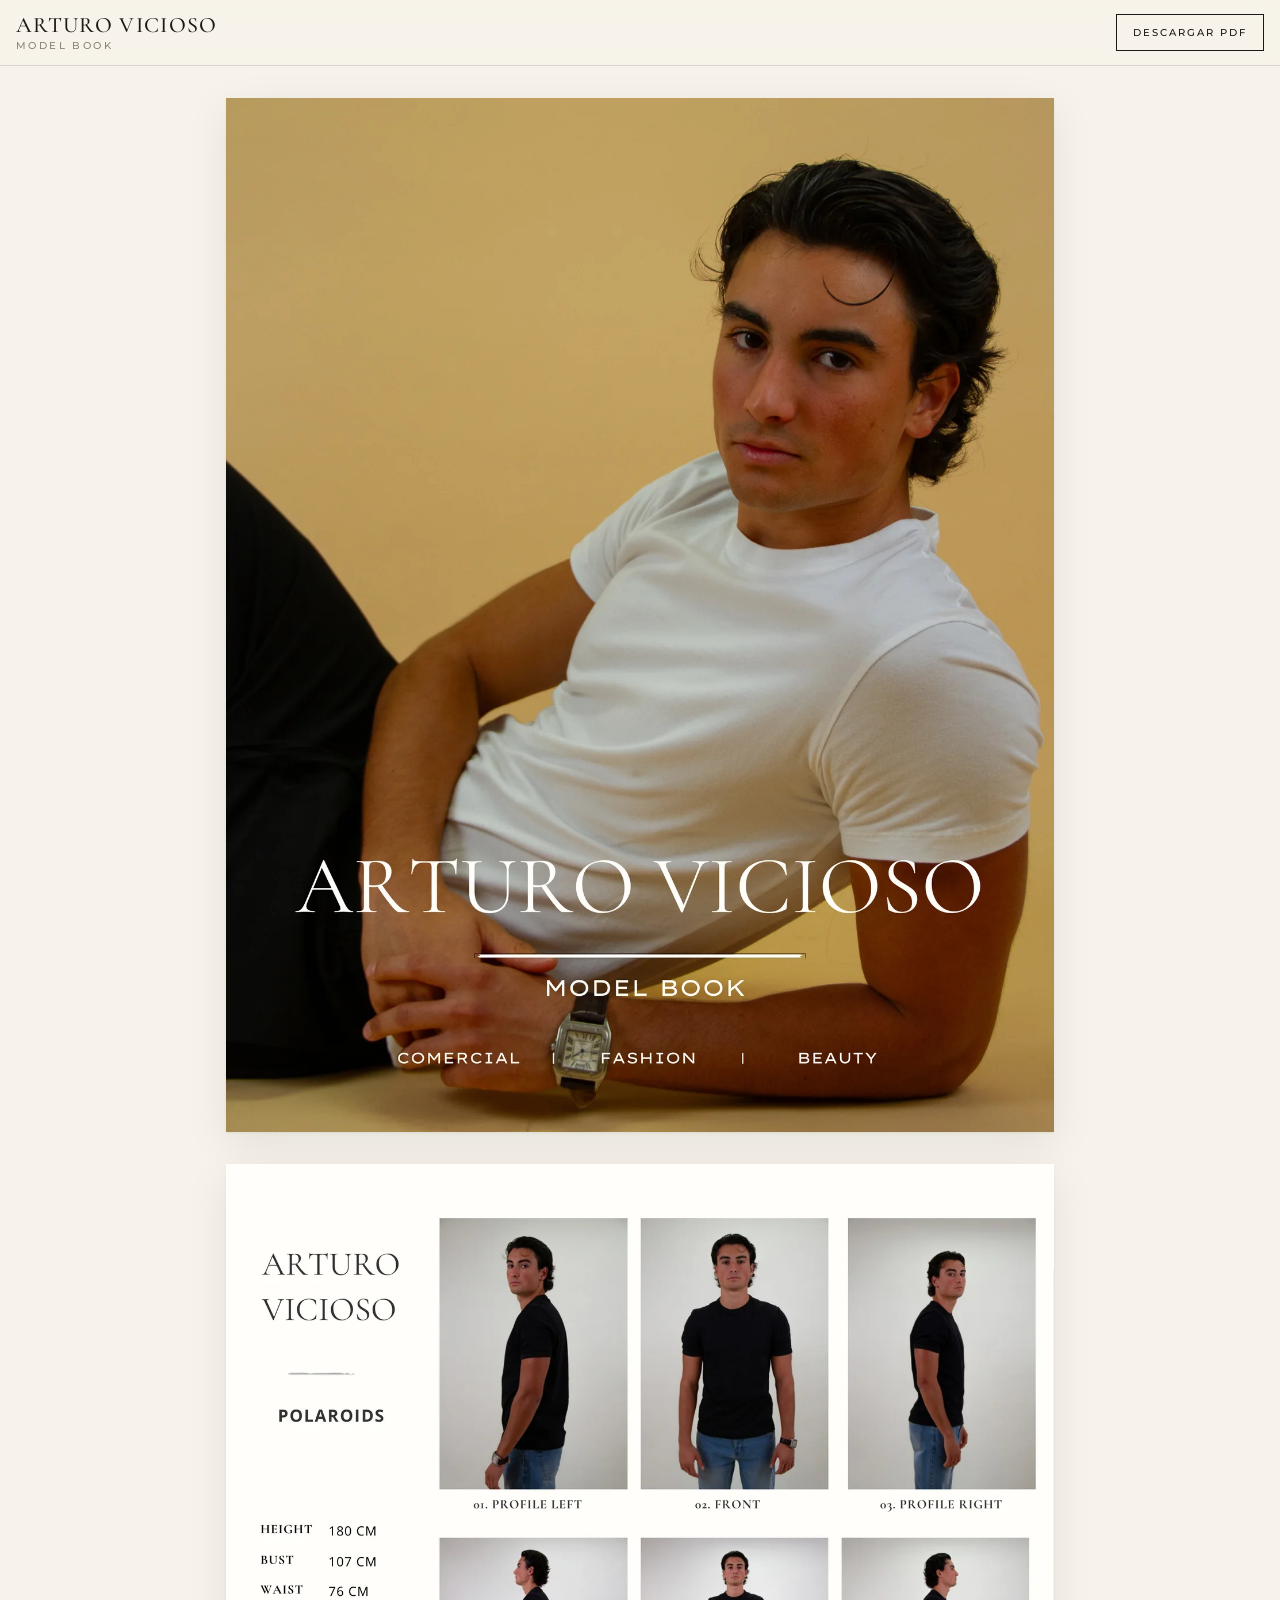
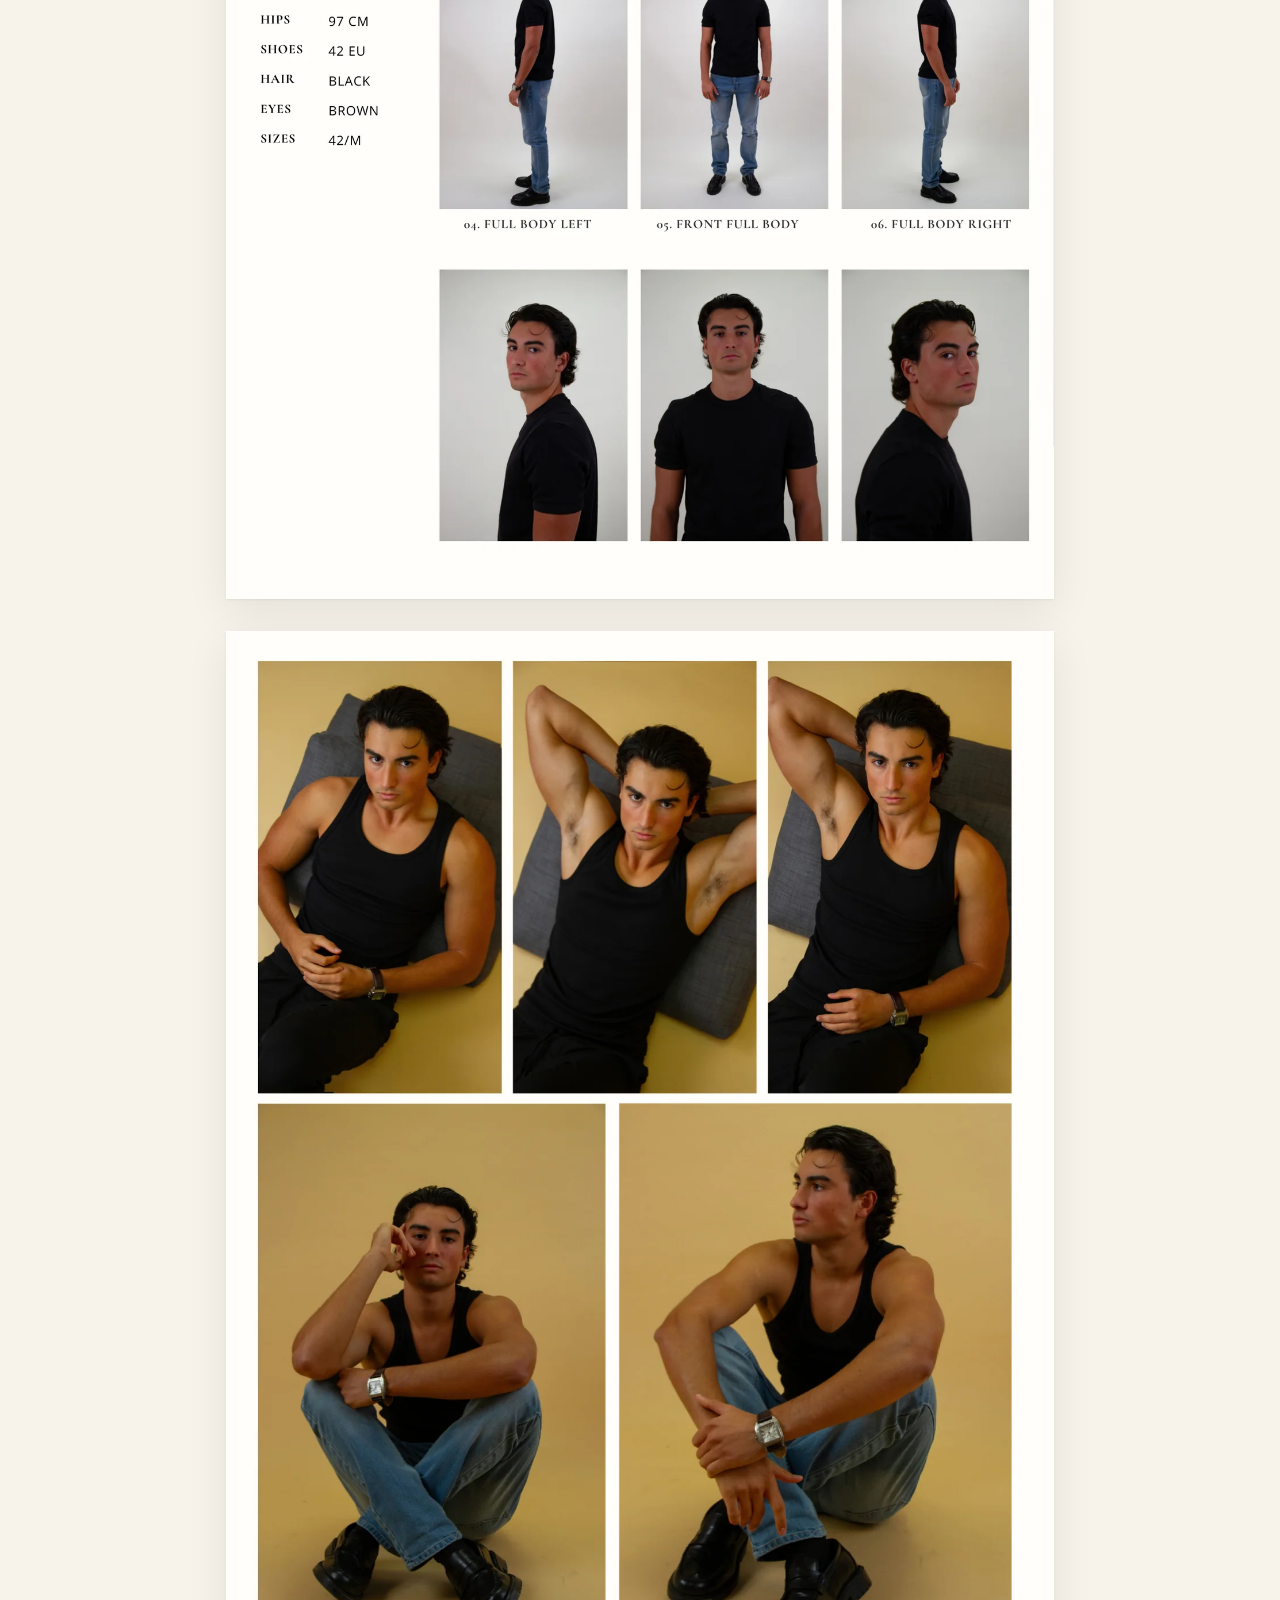
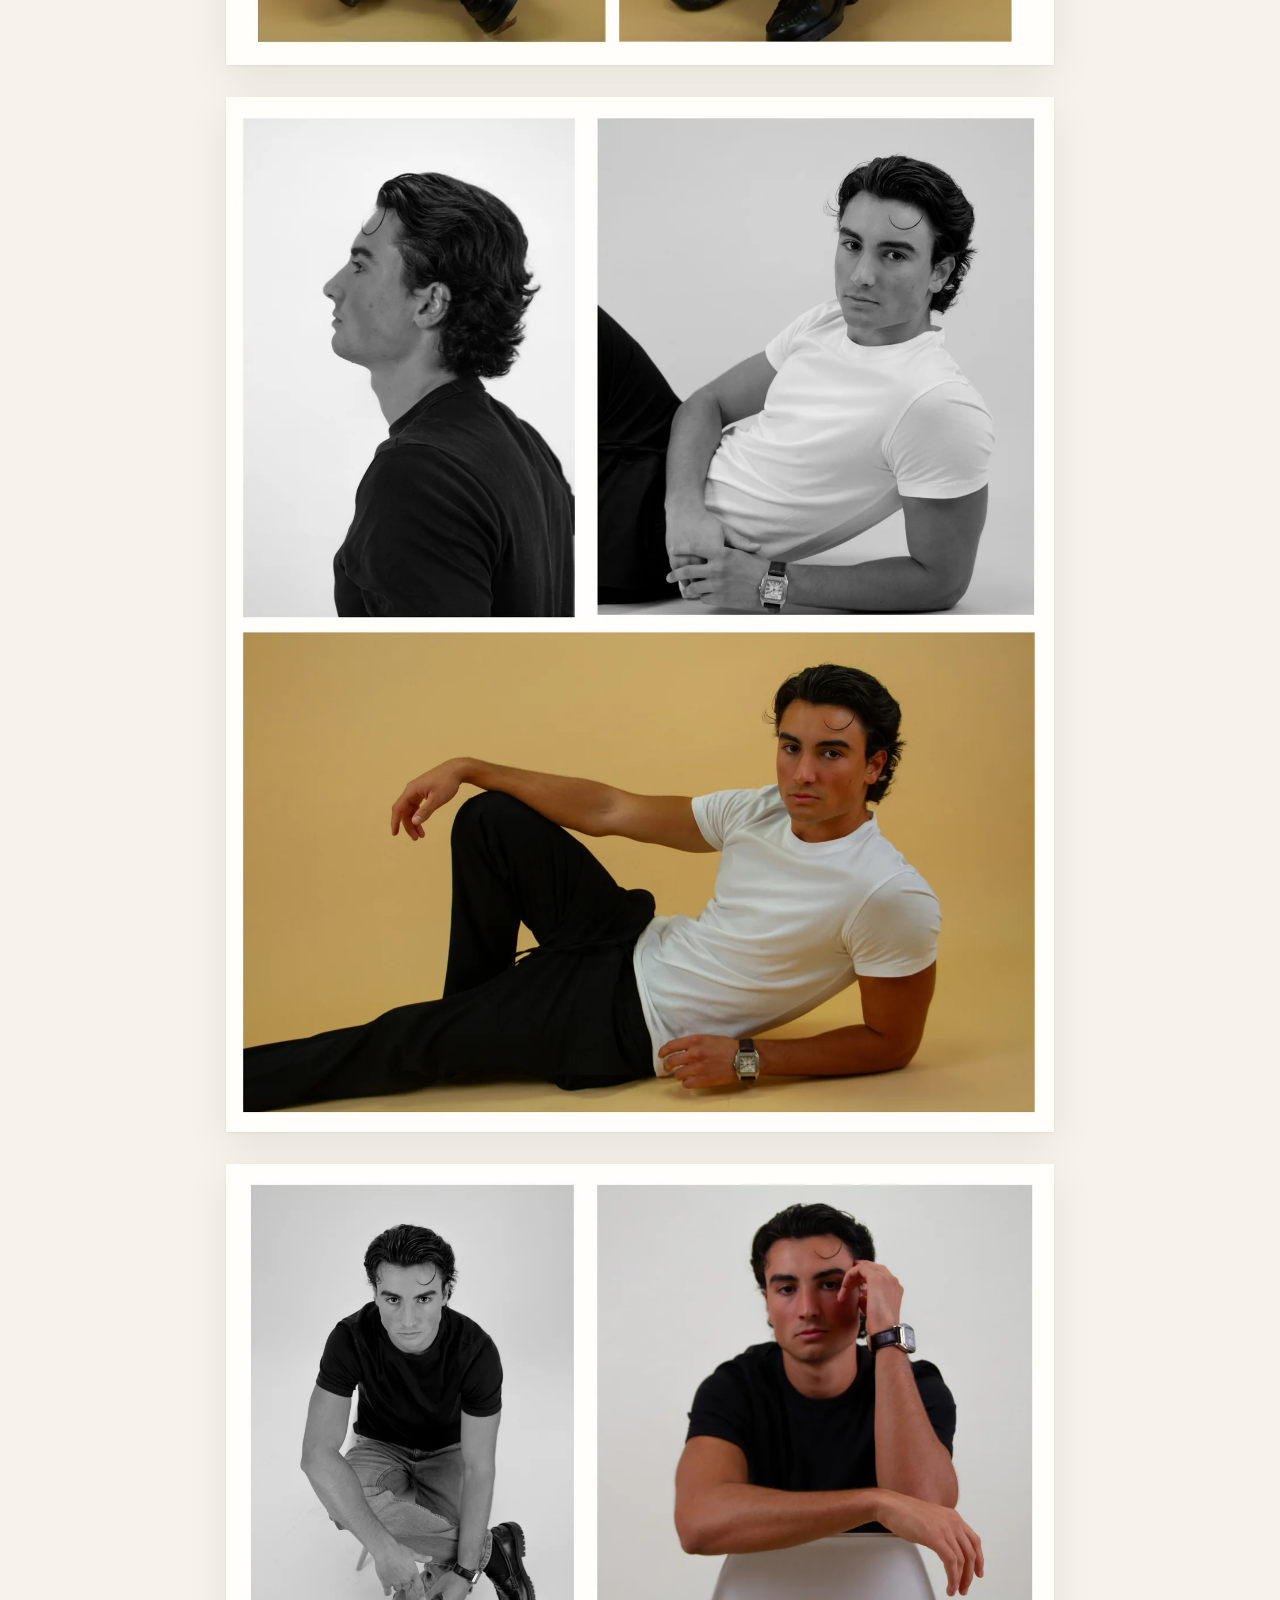
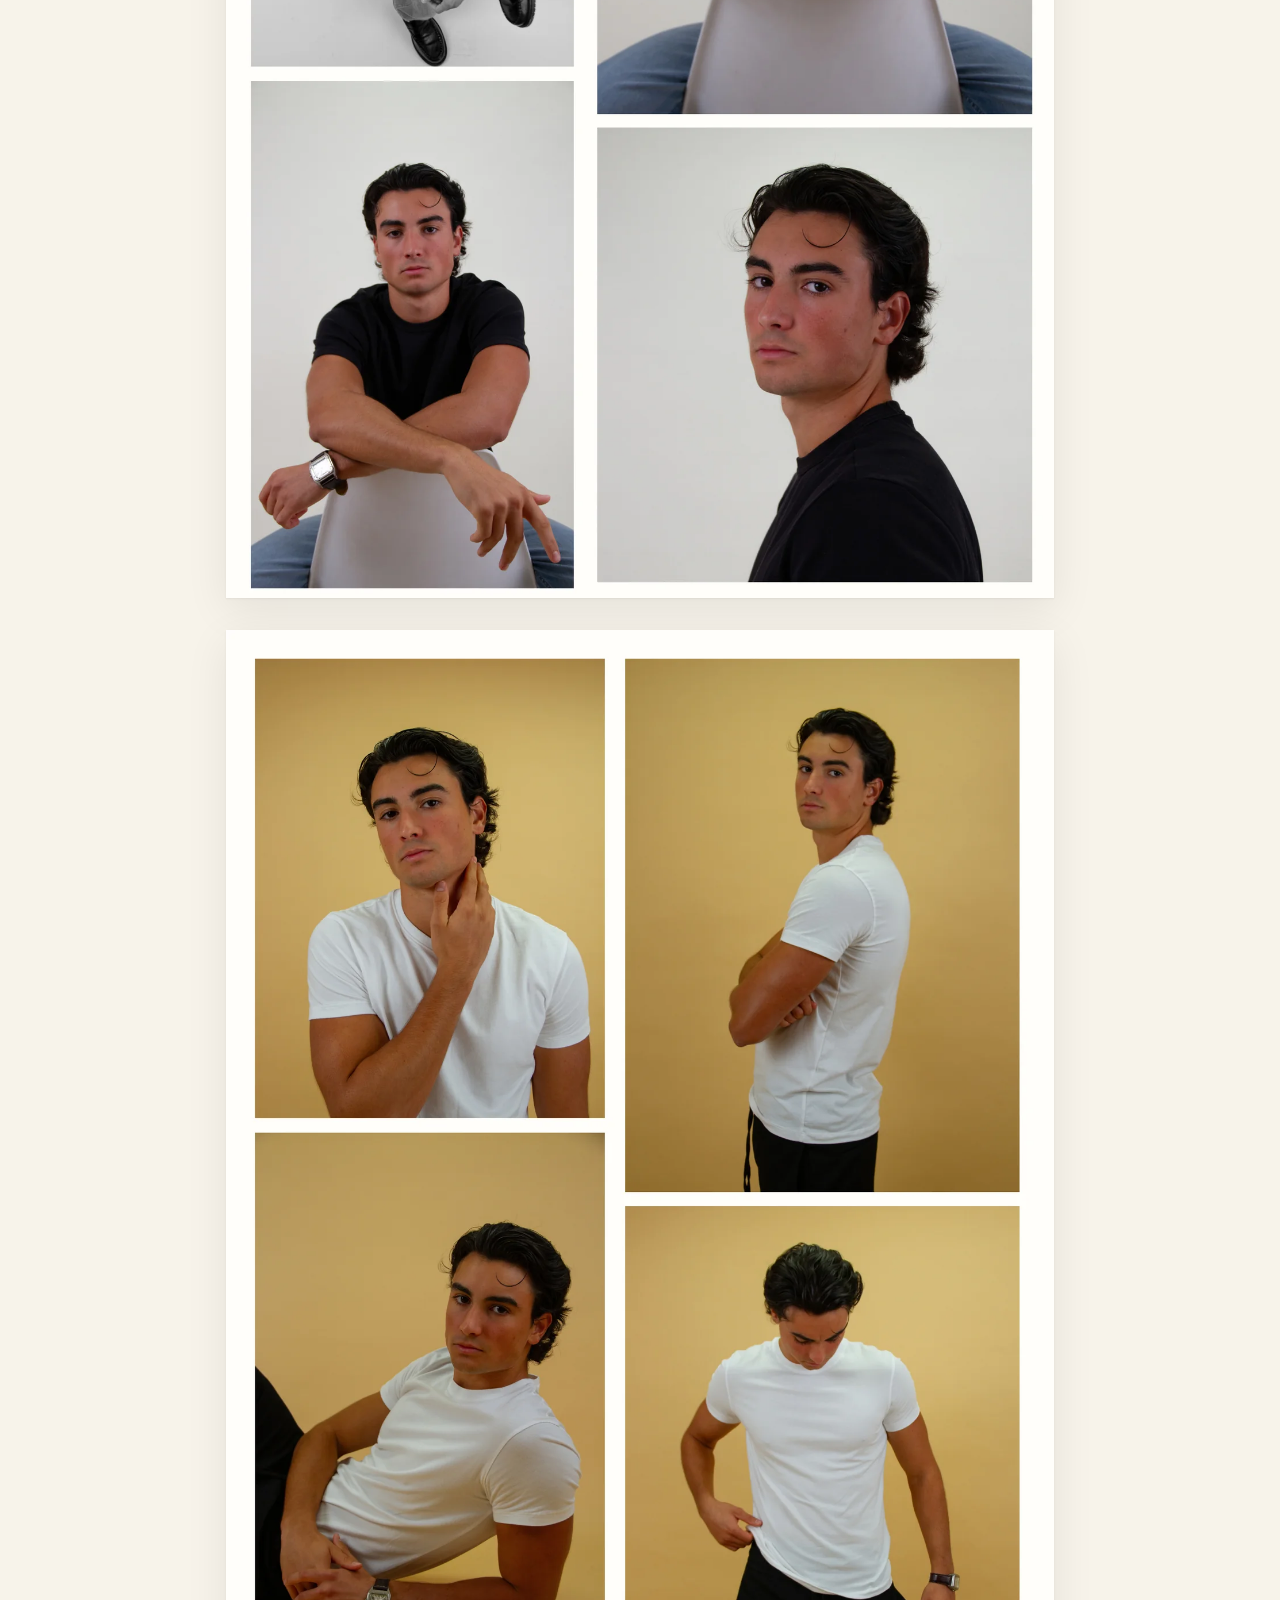
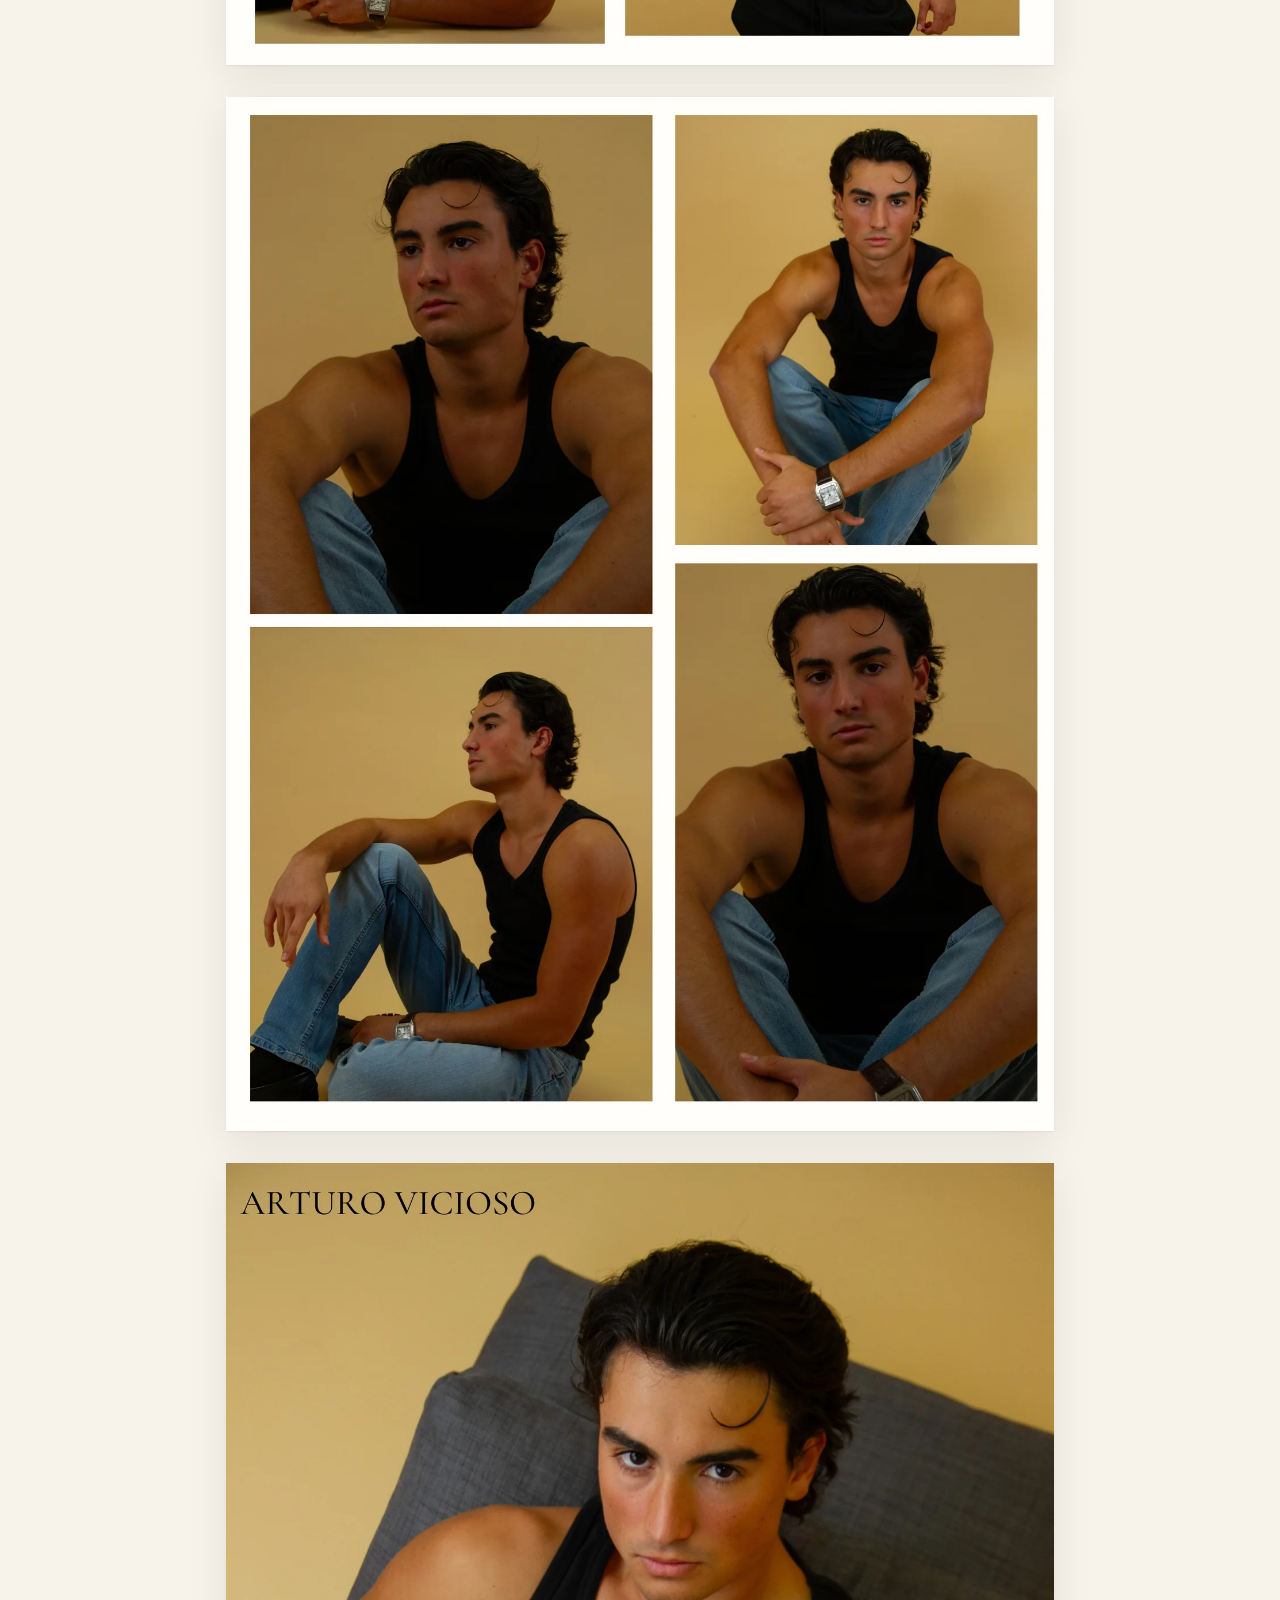
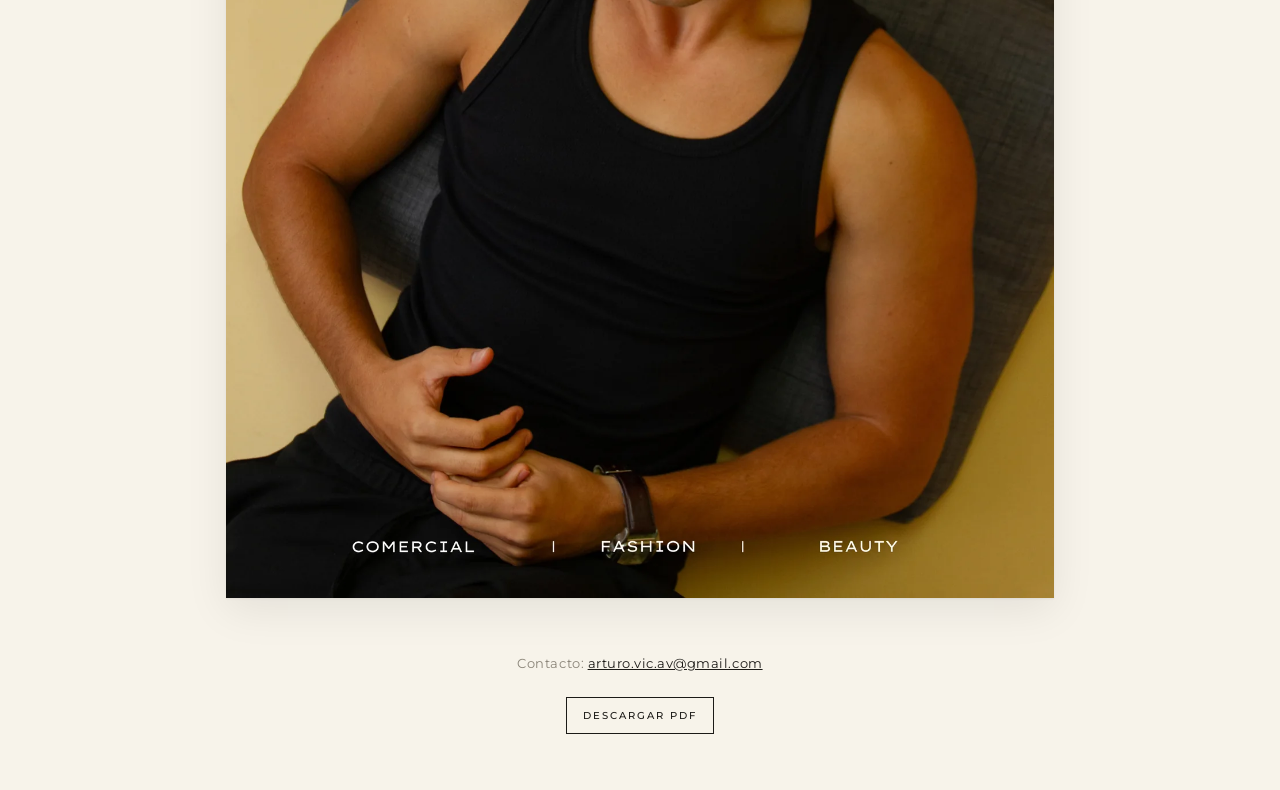
==== book/index.html @ b1c482c0 "Book de modelo: página /book/ con las 8 páginas y el PDF descargable Co-Authored-By: Claude Opus 5.5" ====
<!doctype html>
<html lang="es">
<head>
<meta charset="utf-8">
<meta name="viewport" content="width=device-width,initial-scale=1,viewport-fit=cover">
<title>Arturo Vicioso · Model Book</title>
<meta name="description" content="Arturo Vicioso, model book: comercial, fashion y beauty. 180 cm, ojos marrones, pelo negro.">
<!-- solo se comparte por enlace: que no salga en buscadores -->
<meta name="robots" content="noindex, nofollow">
<meta property="og:type" content="website">
<meta property="og:url" content="https://arturovicav-debug.github.io/book/">
<meta property="og:title" content="Arturo Vicioso · Model Book">
<meta property="og:description" content="Comercial · Fashion · Beauty. 180 cm · 42/M · pelo negro · ojos marrones.">
<meta property="og:image" content="https://arturovicav-debug.github.io/book/og-book.jpg">
<meta property="og:image:width" content="1200">
<meta property="og:image:height" content="630">
<meta name="twitter:card" content="summary_large_image">
<meta name="twitter:image" content="https://arturovicav-debug.github.io/book/og-book.jpg">
<link rel="icon" href="../favicon.svg" type="image/svg+xml">
<link rel="preload" as="image" href="img/p01-1440.webp">
<link rel="preconnect" href="https://fonts.googleapis.com"><link rel="preconnect" href="https://fonts.gstatic.com" crossorigin>
<link rel="stylesheet" href="https://fonts.googleapis.com/css2?family=Cormorant+Garamond:wght@400;500&family=Montserrat:wght@400;500&display=swap">
<style>
:root{ --paper:#F7F3EA; --ink:#1C1A17; --dim:#8A8478; --line:rgba(28,26,23,.14); }
*{box-sizing:border-box;margin:0}
html{-webkit-text-size-adjust:100%}
body{background:var(--paper);color:var(--ink);font:400 13px/1.5 Montserrat,system-ui,sans-serif;letter-spacing:.04em}
header{position:sticky;top:0;z-index:2;display:flex;align-items:center;justify-content:space-between;gap:16px;
  padding:14px max(16px,env(safe-area-inset-left));background:rgba(247,243,234,.92);backdrop-filter:blur(8px);-webkit-backdrop-filter:blur(8px);border-bottom:1px solid var(--line)}
.name{font:500 22px/1 "Cormorant Garamond",Georgia,serif;letter-spacing:.06em;text-transform:uppercase}
.name small{display:block;margin-top:5px;font:500 10px/1 Montserrat,sans-serif;letter-spacing:.24em;color:var(--dim)}
.btn{flex:none;display:inline-block;padding:10px 16px;border:1px solid var(--ink);color:var(--ink);text-decoration:none;
  font-size:10px;font-weight:500;letter-spacing:.2em;text-transform:uppercase;transition:background .2s,color .2s}
.btn:hover{background:var(--ink);color:var(--paper)}
main{max-width:860px;margin:0 auto;padding:32px 16px 16px;display:grid;gap:32px}
figure img{display:block;width:100%;height:auto;aspect-ratio:810/1012;background:#ECE6D9;box-shadow:0 1px 2px rgba(0,0,0,.06),0 12px 40px rgba(0,0,0,.08)}
footer{max-width:860px;margin:0 auto;padding:40px 16px 56px;text-align:center;color:var(--dim)}
footer a{color:var(--ink)}
footer p+p{margin-top:8px}
@media (max-width:480px){ main{gap:16px;padding-top:16px} .name{font-size:18px} .btn{padding:9px 12px} }
</style>
</head>
<body>
<header>
  <div class="name">Arturo Vicioso<small>Model Book</small></div>
  <a class="btn" href="arturo-vicioso-model-book.pdf" download>Descargar PDF</a>
</header>
<main>
  <figure><img src="img/p01-1440.webp" srcset="img/p01-720.webp 720w, img/p01-1440.webp 1440w" sizes="(max-width:860px) 100vw, 828px" width="1440" height="1800" alt="Portada: Arturo Vicioso, model book. Comercial, fashion, beauty."></figure>
  <figure><img src="img/p02-1440.webp" srcset="img/p02-720.webp 720w, img/p02-1440.webp 1440w" sizes="(max-width:860px) 100vw, 828px" width="1440" height="1800" loading="lazy" alt="Polaroids de perfil, frente y cuerpo entero. Altura 180 cm, pecho 107 cm, cintura 76 cm, cadera 97 cm, calzado 42 EU, pelo negro, ojos marrones, talla 42/M."></figure>
  <figure><img src="img/p03-1440.webp" srcset="img/p03-720.webp 720w, img/p03-1440.webp 1440w" sizes="(max-width:860px) 100vw, 828px" width="1440" height="1800" loading="lazy" alt="Página 3 del book"></figure>
  <figure><img src="img/p04-1440.webp" srcset="img/p04-720.webp 720w, img/p04-1440.webp 1440w" sizes="(max-width:860px) 100vw, 828px" width="1440" height="1800" loading="lazy" alt="Página 4 del book"></figure>
  <figure><img src="img/p05-1440.webp" srcset="img/p05-720.webp 720w, img/p05-1440.webp 1440w" sizes="(max-width:860px) 100vw, 828px" width="1440" height="1800" loading="lazy" alt="Página 5 del book"></figure>
  <figure><img src="img/p06-1440.webp" srcset="img/p06-720.webp 720w, img/p06-1440.webp 1440w" sizes="(max-width:860px) 100vw, 828px" width="1440" height="1800" loading="lazy" alt="Página 6 del book"></figure>
  <figure><img src="img/p07-1440.webp" srcset="img/p07-720.webp 720w, img/p07-1440.webp 1440w" sizes="(max-width:860px) 100vw, 828px" width="1440" height="1800" loading="lazy" alt="Página 7 del book"></figure>
  <figure><img src="img/p08-1440.webp" srcset="img/p08-720.webp 720w, img/p08-1440.webp 1440w" sizes="(max-width:860px) 100vw, 828px" width="1440" height="1800" loading="lazy" alt="Contraportada: Arturo Vicioso. Comercial, fashion, beauty."></figure>
</main>
<footer>
  <p>Contacto: <a href="mailto:arturo.vic.av@gmail.com">arturo.vic.av@gmail.com</a></p>
  <p><a class="btn" href="arturo-vicioso-model-book.pdf" download style="margin-top:16px">Descargar PDF</a></p>
</footer>
</body>
</html>
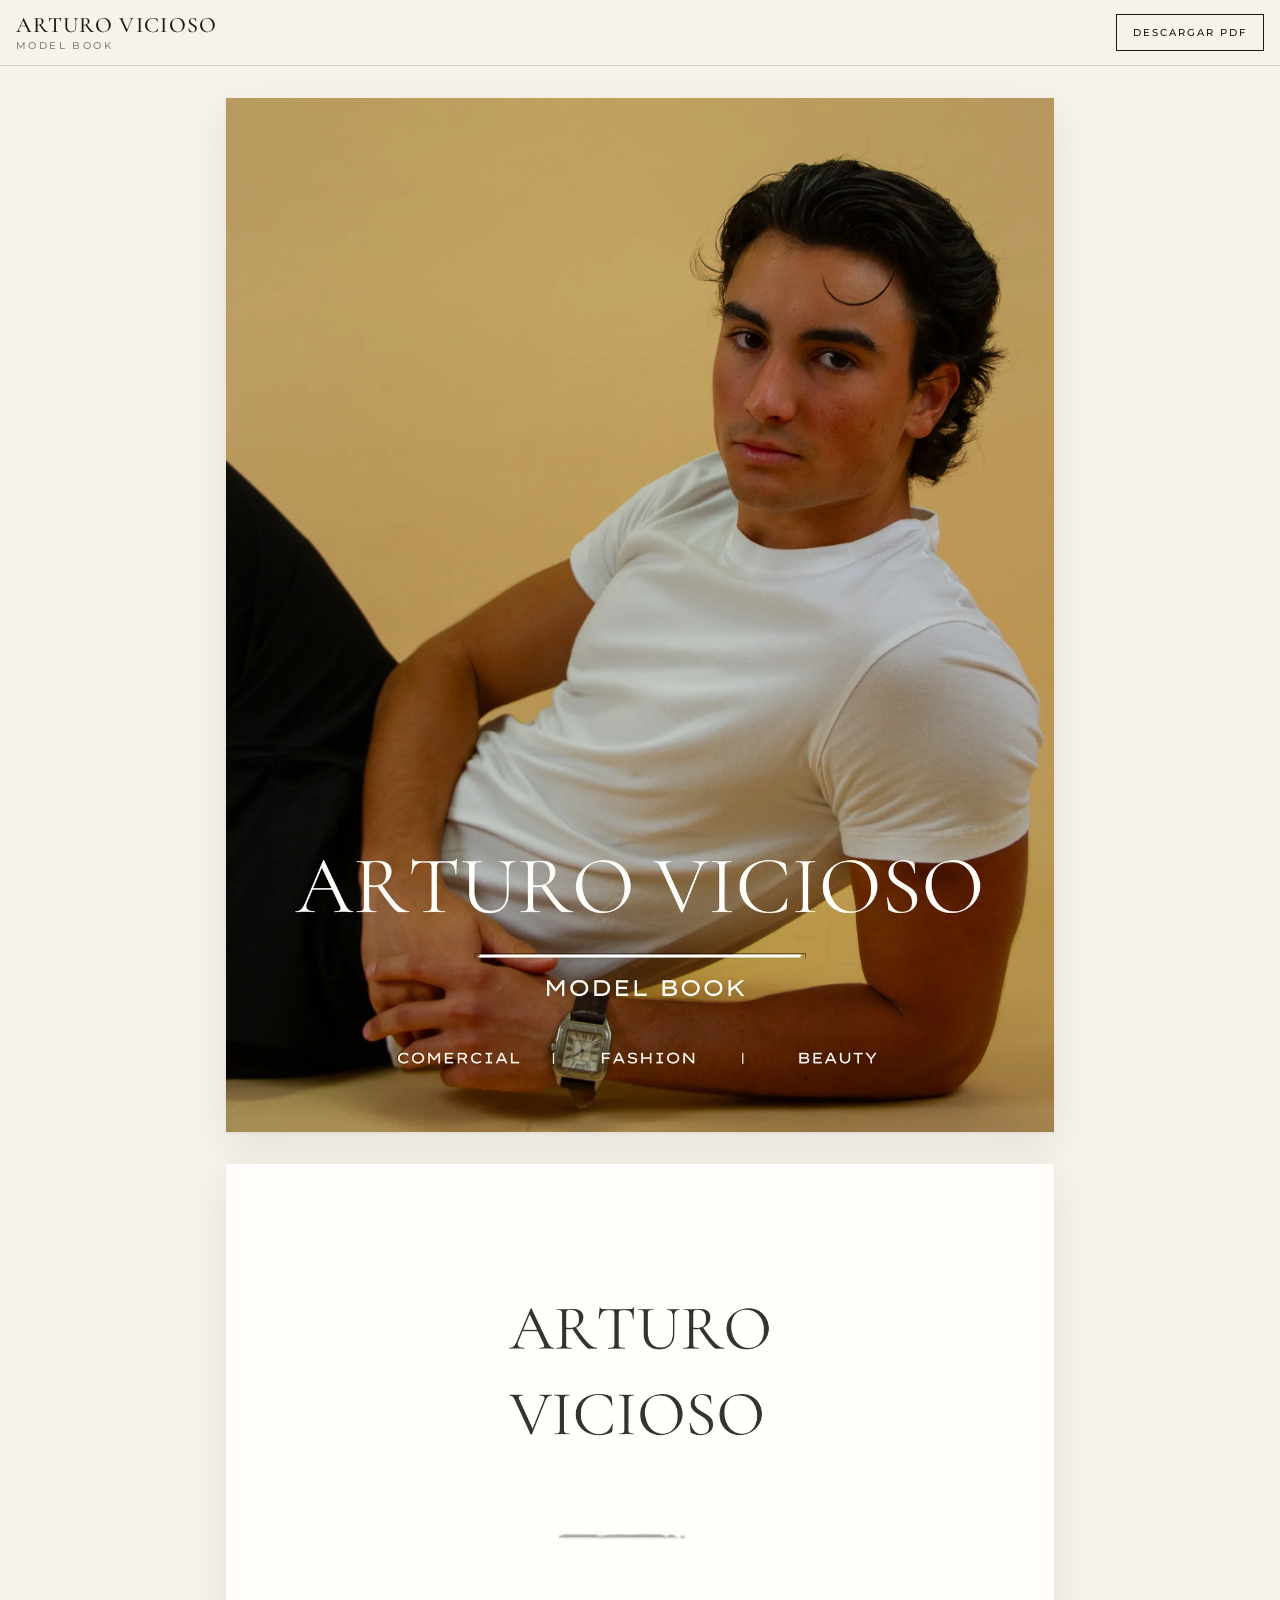
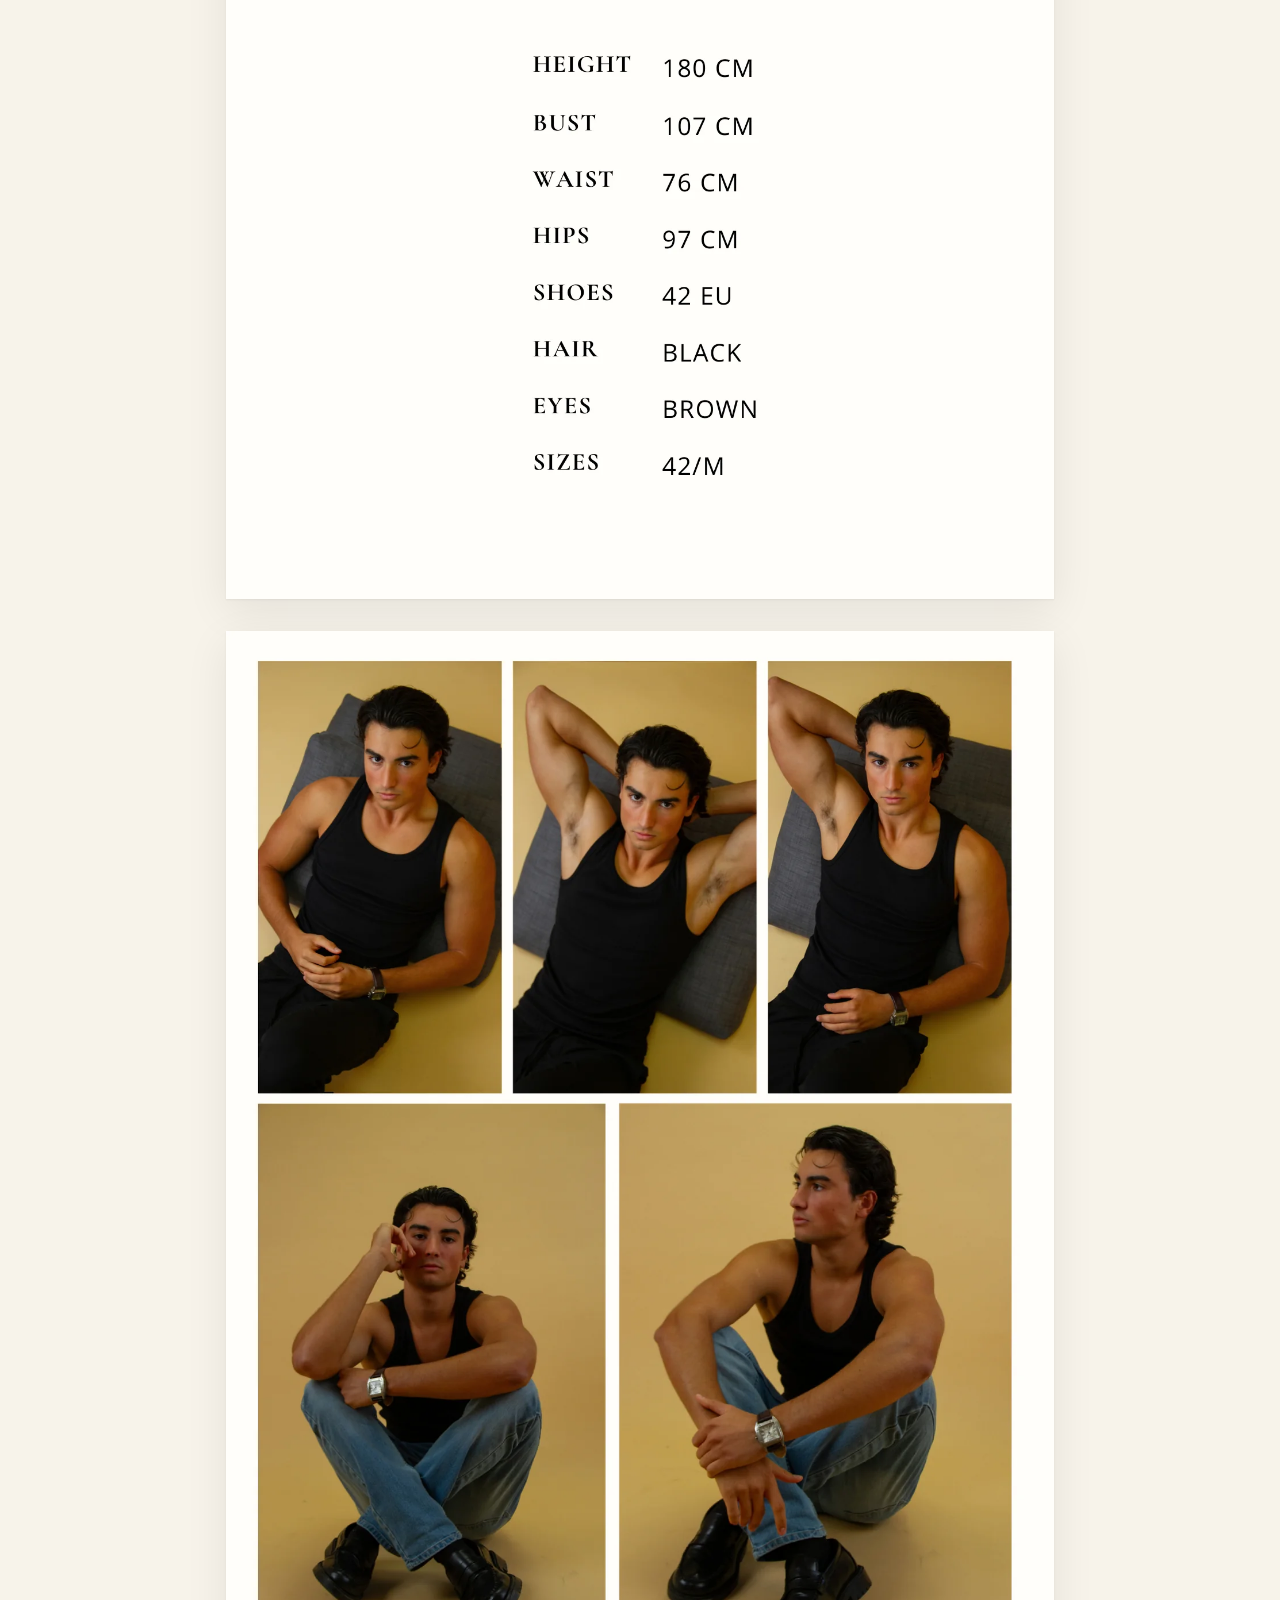
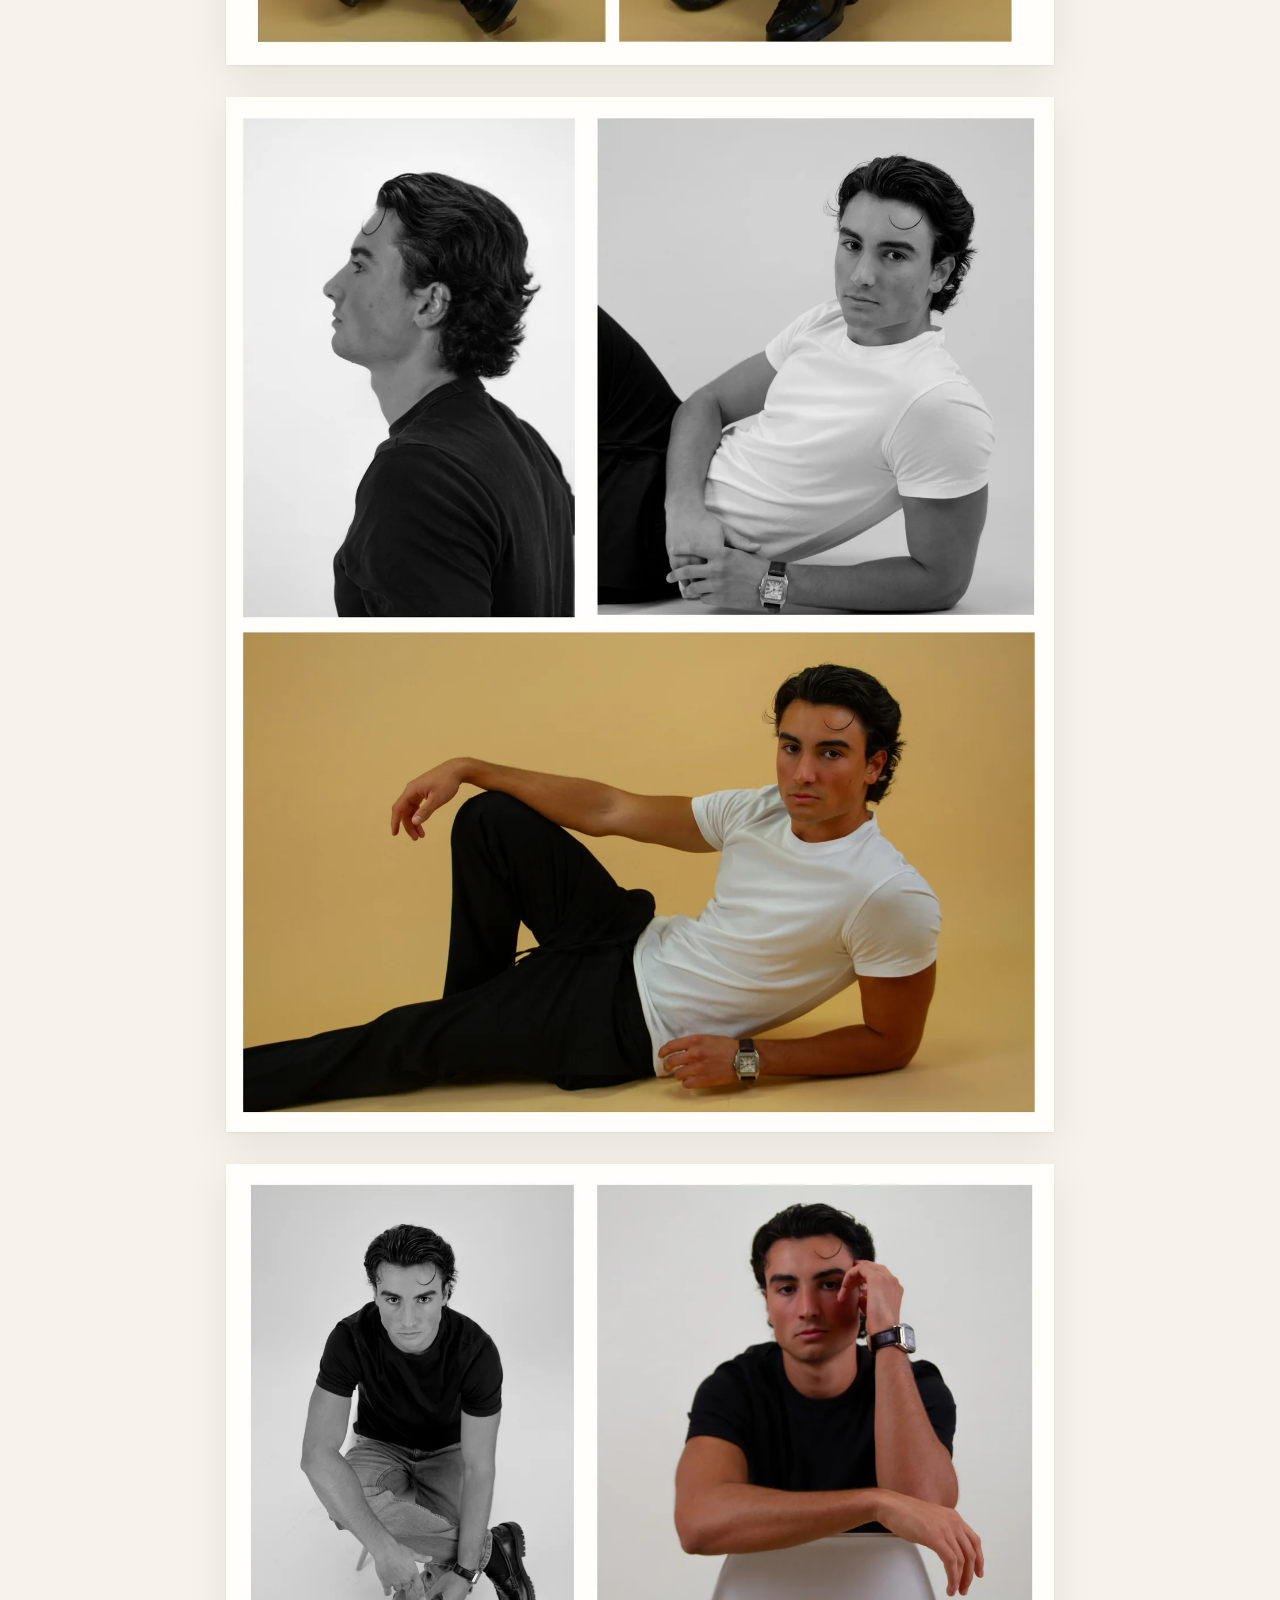
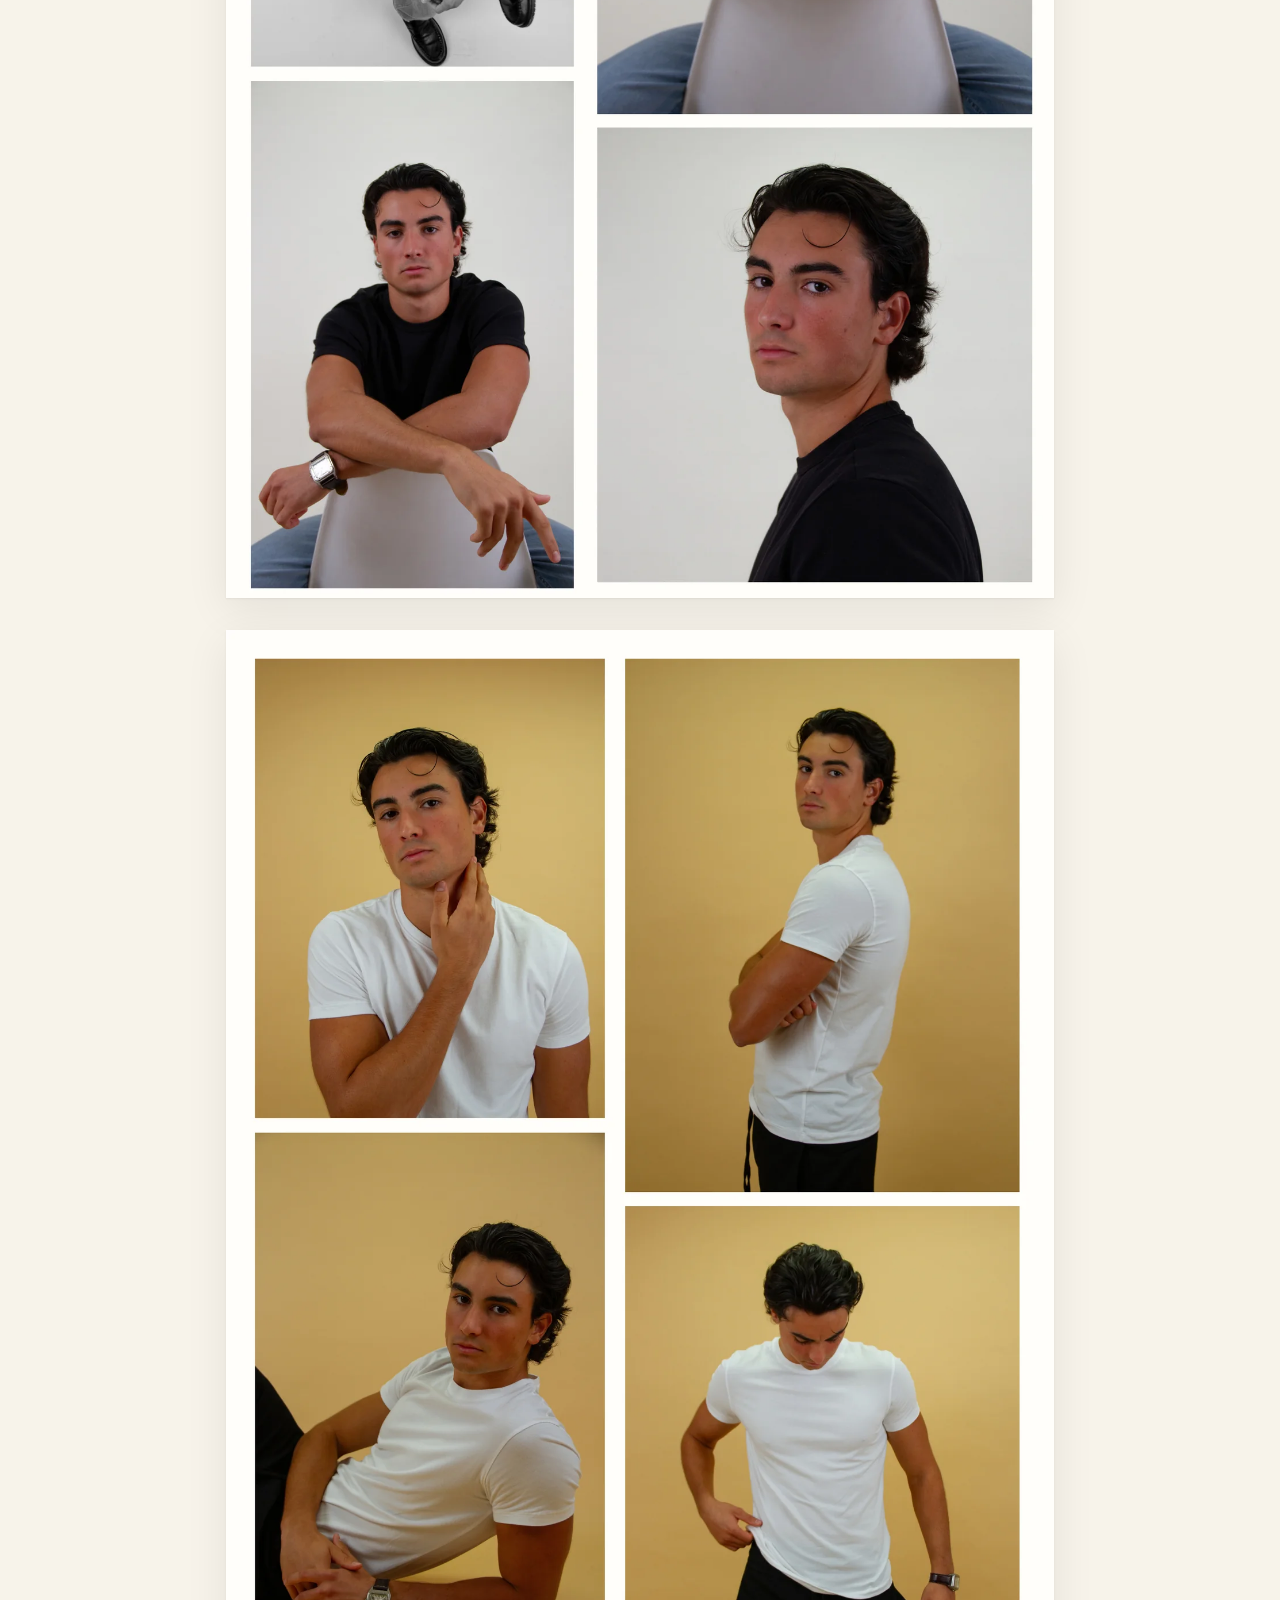
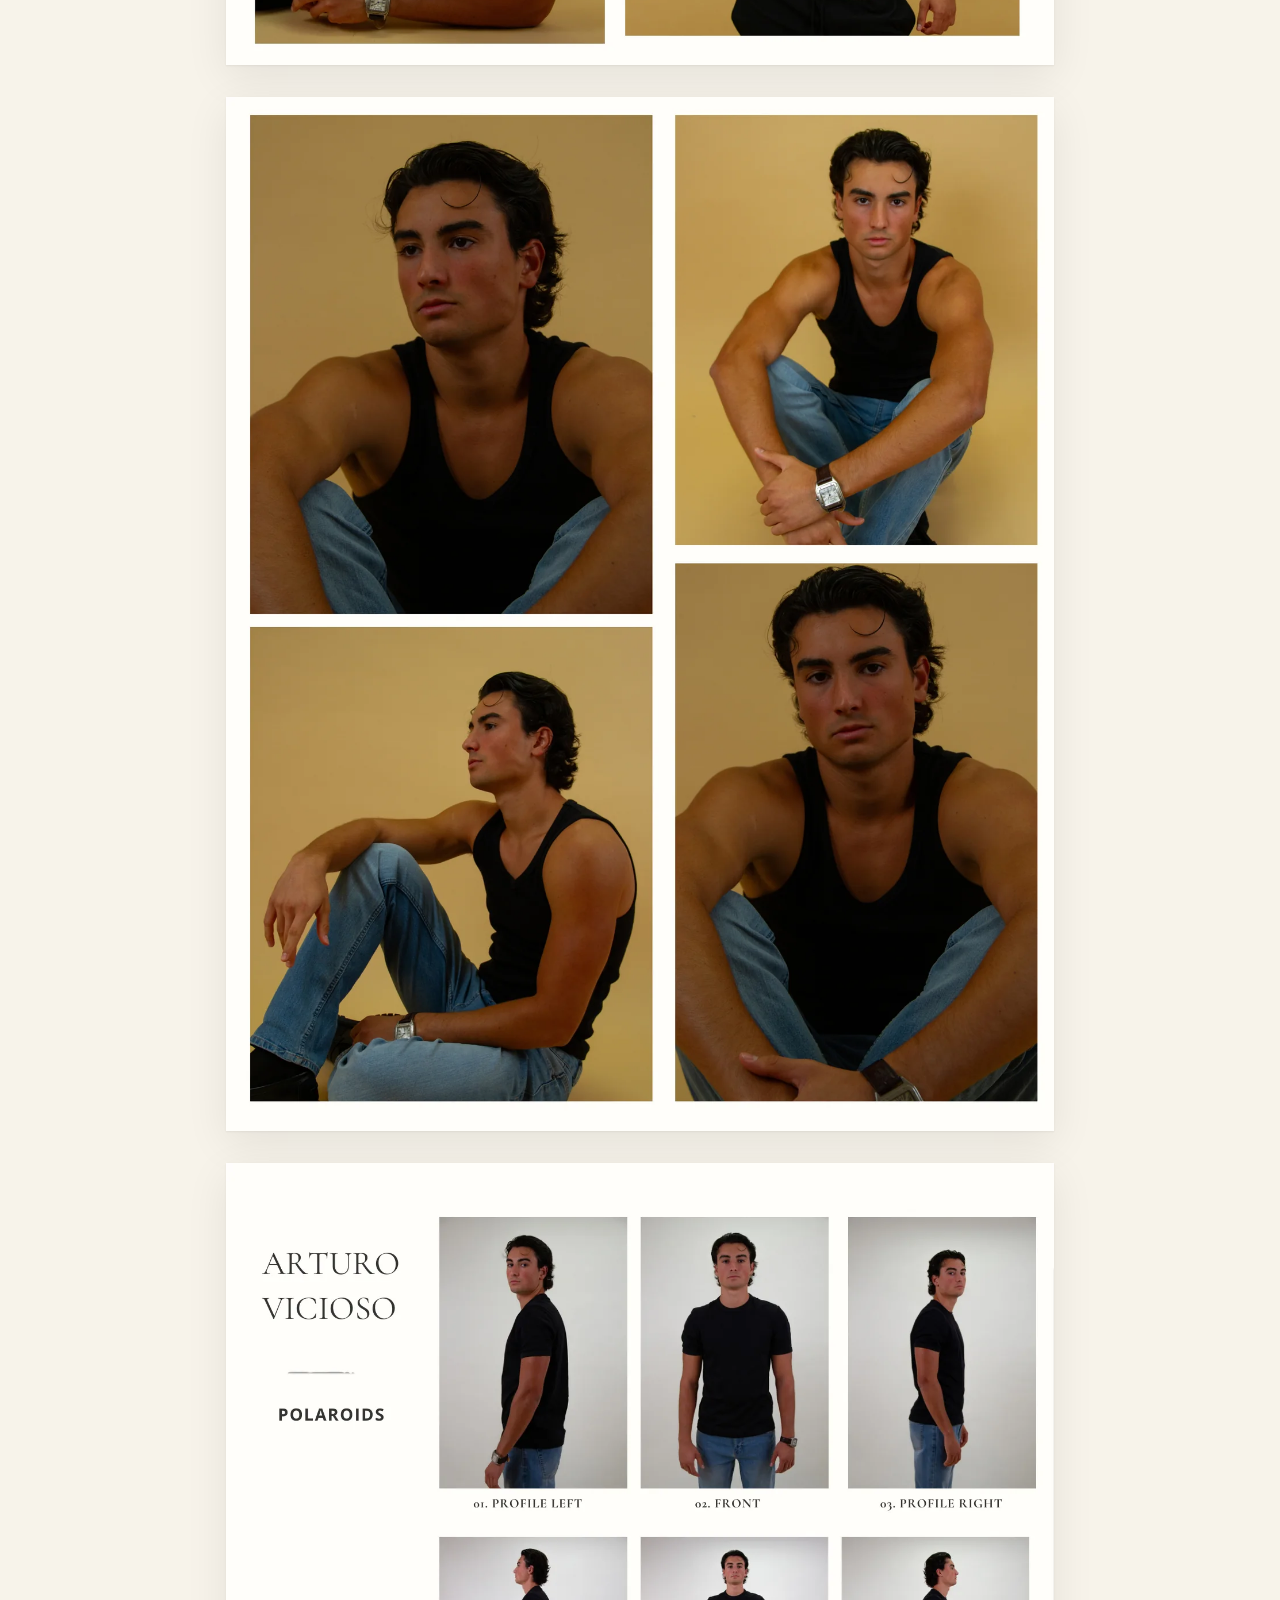
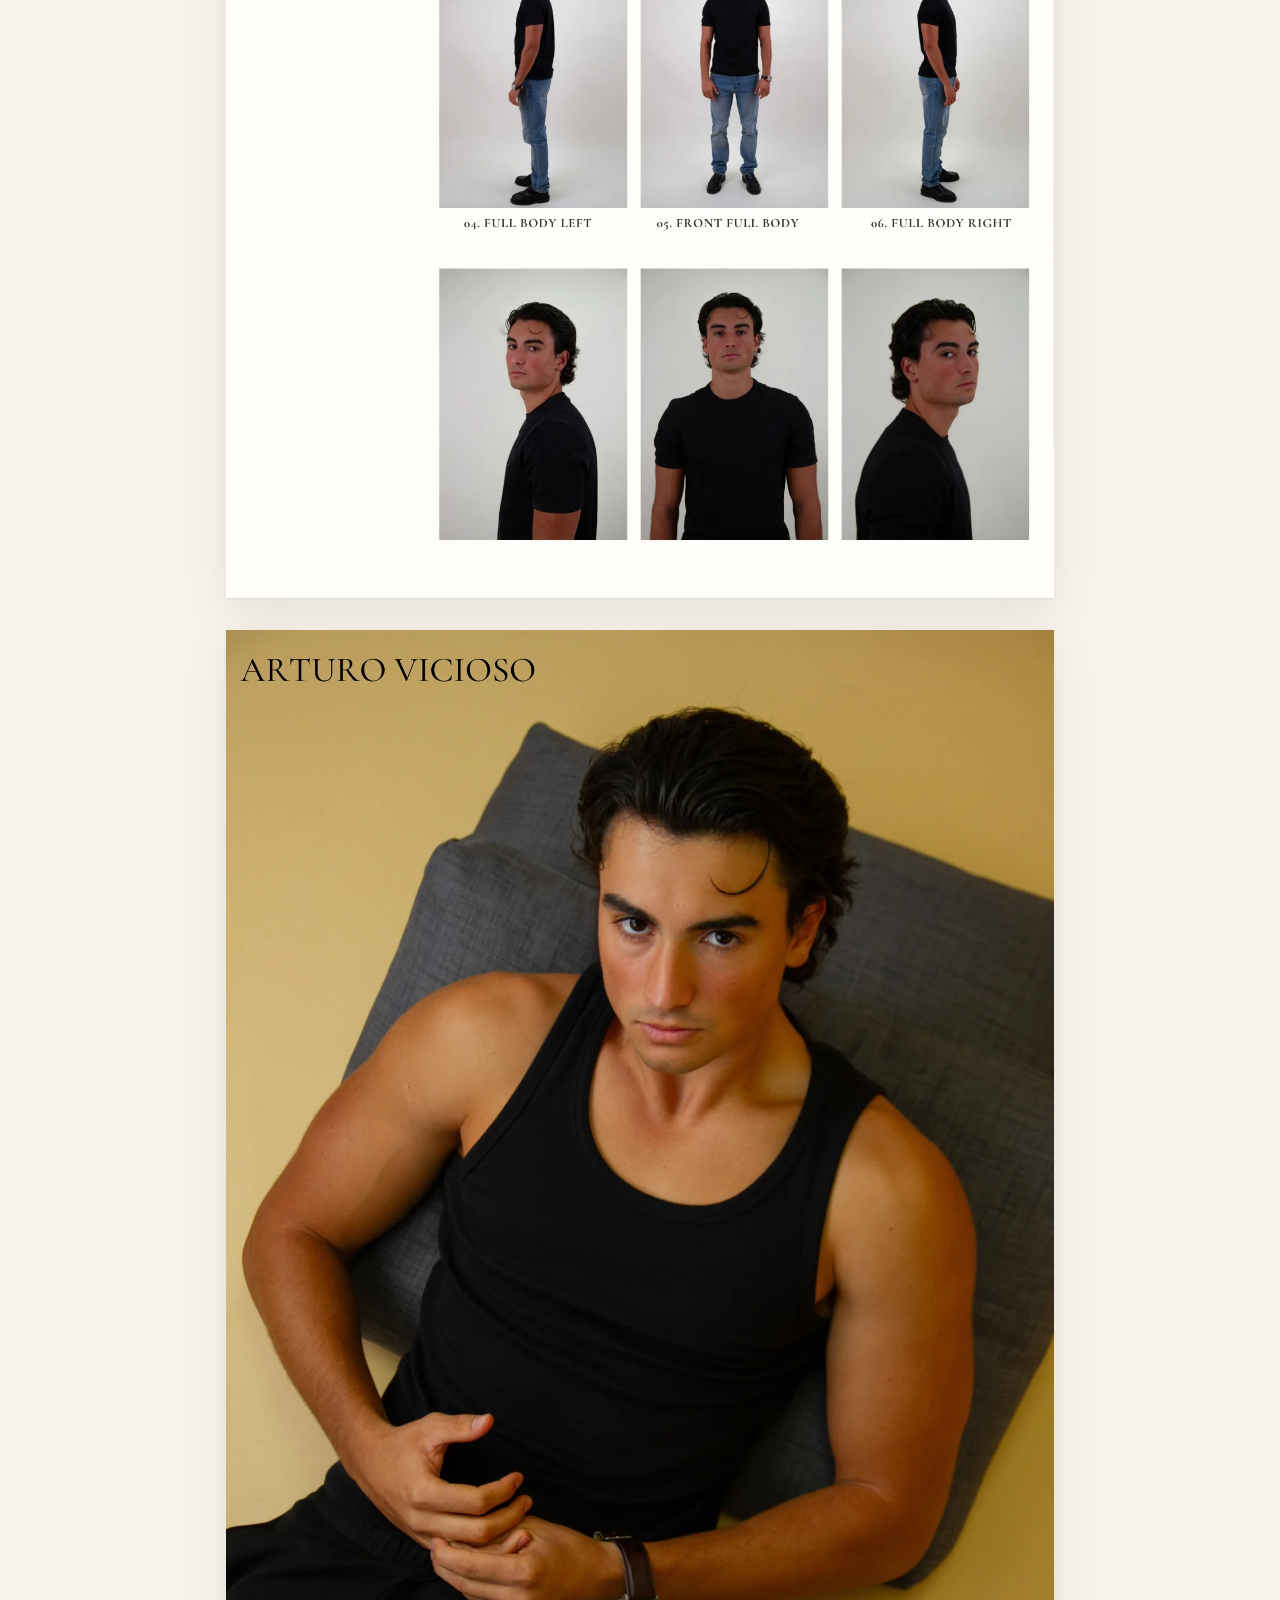
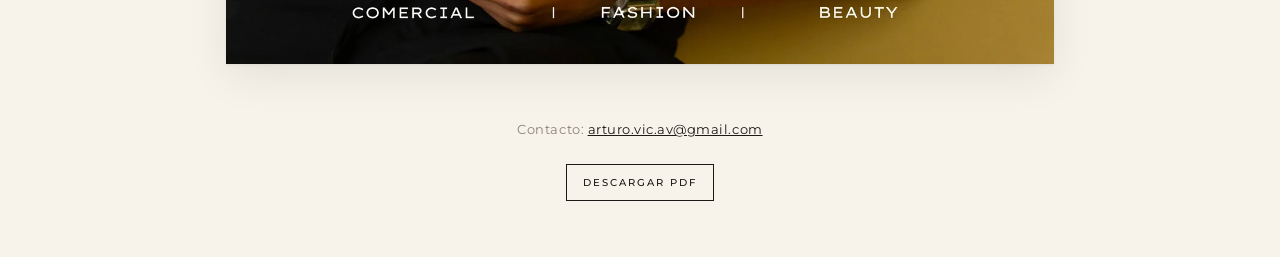
==== commit 8b017c04: "Book: página propia de medidas y polaroids antes de la contraportada Co-Authored-By: Claude Opus 5.5" ====
--- a/book/index.html
+++ b/book/index.html
@@ -47,12 +47,13 @@
 </header>
 <main>
   <figure><img src="img/p01-1440.webp" srcset="img/p01-720.webp 720w, img/p01-1440.webp 1440w" sizes="(max-width:860px) 100vw, 828px" width="1440" height="1800" alt="Portada: Arturo Vicioso, model book. Comercial, fashion, beauty."></figure>
-  <figure><img src="img/p02-1440.webp" srcset="img/p02-720.webp 720w, img/p02-1440.webp 1440w" sizes="(max-width:860px) 100vw, 828px" width="1440" height="1800" loading="lazy" alt="Polaroids de perfil, frente y cuerpo entero. Altura 180 cm, pecho 107 cm, cintura 76 cm, cadera 97 cm, calzado 42 EU, pelo negro, ojos marrones, talla 42/M."></figure>
+  <figure><img src="img/medidas-1440.webp" srcset="img/medidas-720.webp 720w, img/medidas-1440.webp 1440w" sizes="(max-width:860px) 100vw, 828px" width="1440" height="1800" loading="lazy" alt="Medidas: altura 180 cm, pecho 107 cm, cintura 76 cm, cadera 97 cm, calzado 42 EU, pelo negro, ojos marrones, talla 42/M."></figure>
   <figure><img src="img/p03-1440.webp" srcset="img/p03-720.webp 720w, img/p03-1440.webp 1440w" sizes="(max-width:860px) 100vw, 828px" width="1440" height="1800" loading="lazy" alt="Página 3 del book"></figure>
   <figure><img src="img/p04-1440.webp" srcset="img/p04-720.webp 720w, img/p04-1440.webp 1440w" sizes="(max-width:860px) 100vw, 828px" width="1440" height="1800" loading="lazy" alt="Página 4 del book"></figure>
   <figure><img src="img/p05-1440.webp" srcset="img/p05-720.webp 720w, img/p05-1440.webp 1440w" sizes="(max-width:860px) 100vw, 828px" width="1440" height="1800" loading="lazy" alt="Página 5 del book"></figure>
   <figure><img src="img/p06-1440.webp" srcset="img/p06-720.webp 720w, img/p06-1440.webp 1440w" sizes="(max-width:860px) 100vw, 828px" width="1440" height="1800" loading="lazy" alt="Página 6 del book"></figure>
   <figure><img src="img/p07-1440.webp" srcset="img/p07-720.webp 720w, img/p07-1440.webp 1440w" sizes="(max-width:860px) 100vw, 828px" width="1440" height="1800" loading="lazy" alt="Página 7 del book"></figure>
+  <figure><img src="img/polaroids-1440.webp" srcset="img/polaroids-720.webp 720w, img/polaroids-1440.webp 1440w" sizes="(max-width:860px) 100vw, 828px" width="1440" height="1800" loading="lazy" alt="Polaroids de perfil, frente, cuerpo entero y primer plano."></figure>
   <figure><img src="img/p08-1440.webp" srcset="img/p08-720.webp 720w, img/p08-1440.webp 1440w" sizes="(max-width:860px) 100vw, 828px" width="1440" height="1800" loading="lazy" alt="Contraportada: Arturo Vicioso. Comercial, fashion, beauty."></figure>
 </main>
 <footer>
